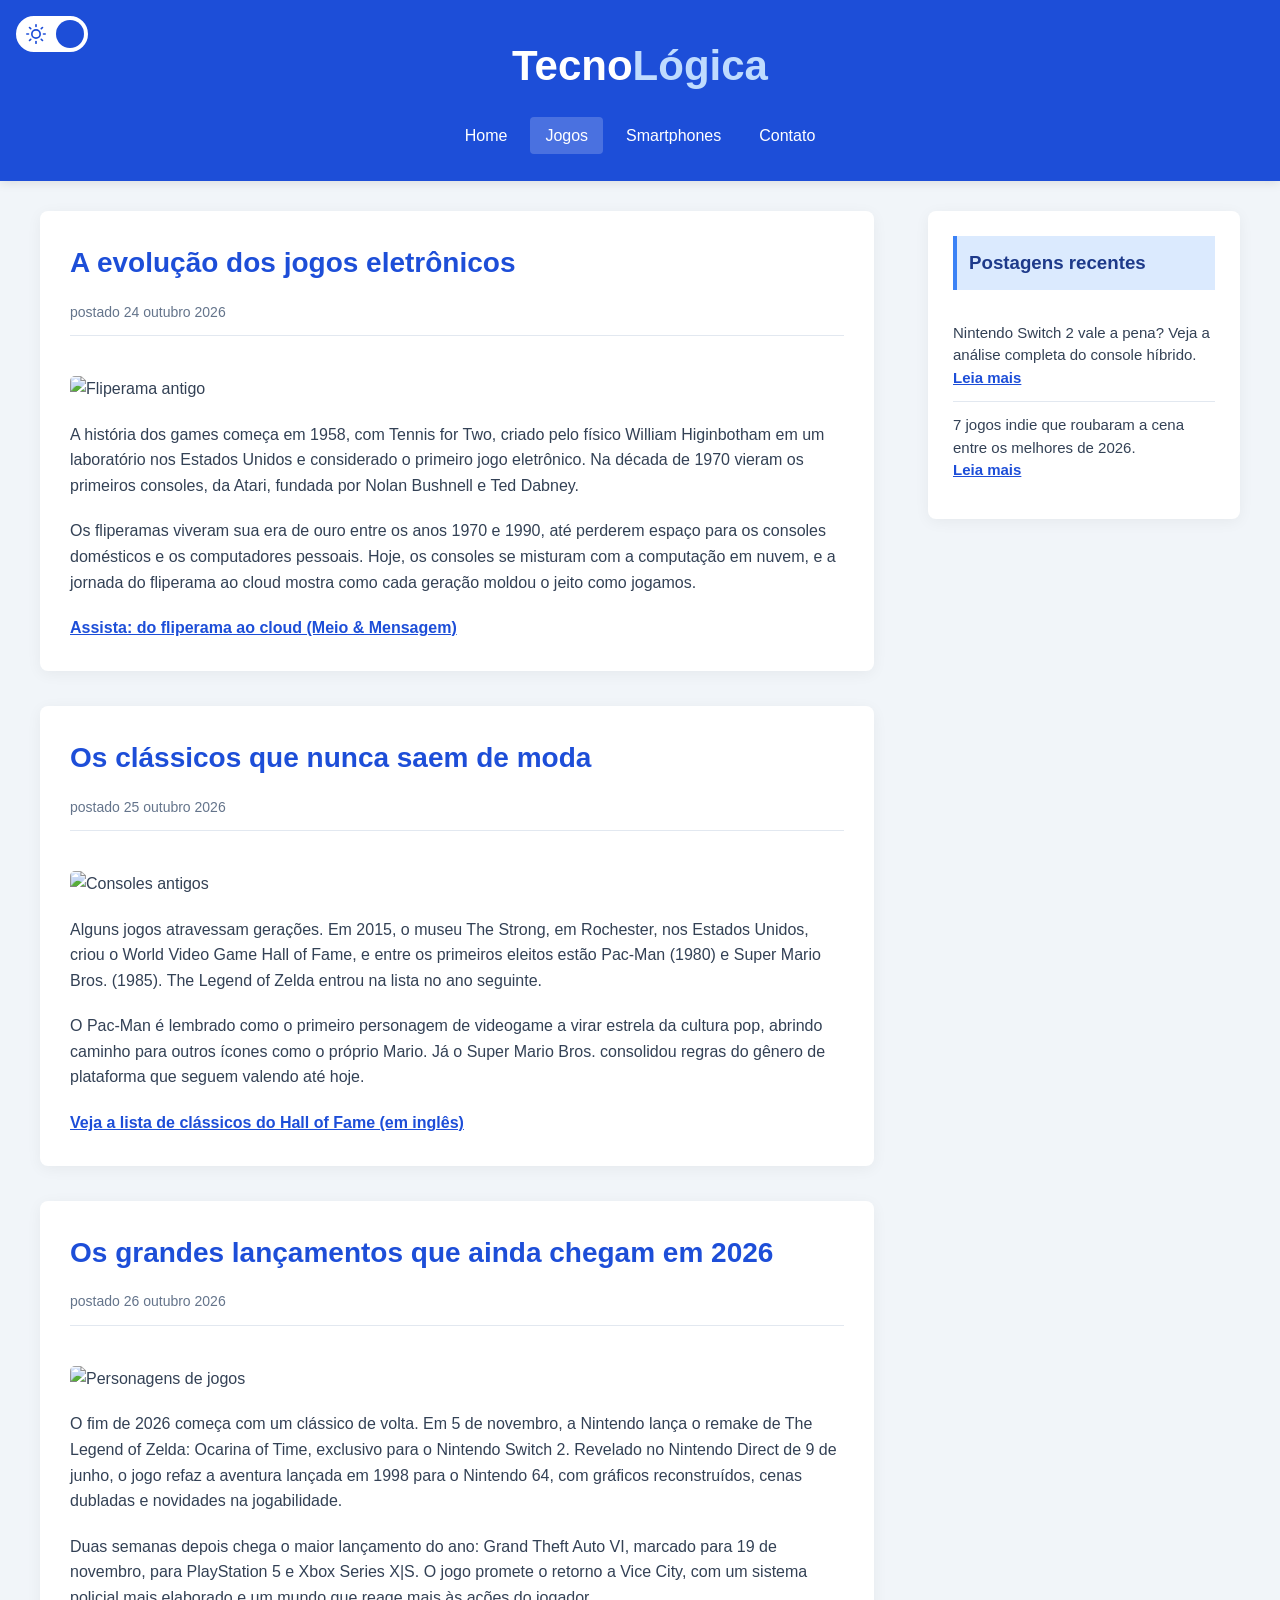
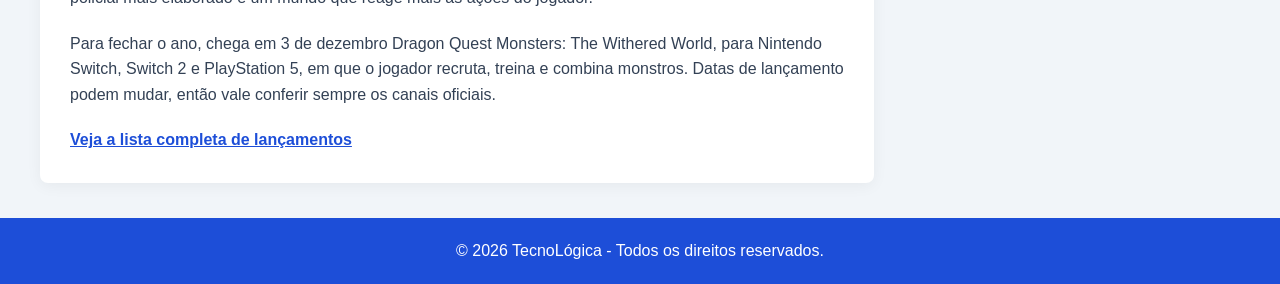
==== jogos.html @ 0f99d10f "Atualização geral" ====
<!DOCTYPE html>
<html lang="pt-br">
<head>
    <meta charset="UTF-8">
    <meta name="viewport" content="width=device-width, initial-scale=1.0">
    <meta name="description" content="TecnoLógica: notícias, análises e novidades sobre jogos eletrônicos.">
    <title>TecnoLógica - Jogos</title>
    <link rel="stylesheet" href="css/style.css">
    <script src="js/script.js"defer></script>
</head>
<body>
    <header id="header">
        <div id="logo">
            <h1>Tecno<span class="white">Lógica</span></h1>
        </div>
        <nav id="menu">
            <ul>
                <li>
                    <a href="index.html">Home</a>
                </li>
                <li>
                    <a href="jogos.html" aria-current="page">Jogos</a>
                </li>
                <li>
                    <a href="smartphones.html">Smartphones</a>
                </li>
                <li>
                    <a href="contato.html">Contato</a>
                </li>
            </ul>
        </nav>
        <button type="button" id="botao-tema" aria-label="Alternar entre tema claro e escuro" title="Alternar tema">🌙</button>
    </header>
    <main id="content">
        <section id="posts" aria-label="Postagens">
            <article class="post">
                <h2>A evolução dos jogos eletrônicos</h2>
                <time class="data-post" datetime="2026-10-24">postado 24 outubro 2026</time>
                <img class="img-post" src="imagens/game01.png" alt="Fliperama antigo">
                <p>
                    A história dos games começa em 1958, com Tennis for Two, criado pelo físico William Higinbotham em um laboratório nos Estados Unidos e considerado o primeiro jogo eletrônico. Na década de 1970 vieram os primeiros consoles, da Atari, fundada por Nolan Bushnell e Ted Dabney.
                </p>
                <p>
                    Os fliperamas viveram sua era de ouro entre os anos 1970 e 1990, até perderem espaço para os consoles domésticos e os computadores pessoais. Hoje, os consoles se misturam com a computação em nuvem, e a jornada do fliperama ao cloud mostra como cada geração moldou o jeito como jogamos.
                </p>
                <a href="https://www.meioemensagem.com.br/videos/ep2-do-fliperama-ao-cloud-games-para-leigos" target="_blank" rel="noopener noreferrer">Assista: do fliperama ao cloud (Meio &amp; Mensagem)</a>
            </article>
            <article class="post">
                <h2>Os clássicos que nunca saem de moda</h2>
                <time class="data-post" datetime="2026-10-25">postado 25 outubro 2026</time>
                <img class="img-post" src="imagens/game02.png" alt="Consoles antigos">
                <p>
                    Alguns jogos atravessam gerações. Em 2015, o museu The Strong, em Rochester, nos Estados Unidos, criou o World Video Game Hall of Fame, e entre os primeiros eleitos estão Pac-Man (1980) e Super Mario Bros. (1985). The Legend of Zelda entrou na lista no ano seguinte.
                </p>
                <p>
                    O Pac-Man é lembrado como o primeiro personagem de videogame a virar estrela da cultura pop, abrindo caminho para outros ícones como o próprio Mario. Já o Super Mario Bros. consolidou regras do gênero de plataforma que seguem valendo até hoje.
                </p>
                <a href="https://en.wikipedia.org/wiki/World_Video_Game_Hall_of_Fame" target="_blank" rel="noopener noreferrer">Veja a lista de clássicos do Hall of Fame (em inglês)</a>
            </article>
            <article class="post">
                <h2>Os grandes lançamentos que ainda chegam em 2026</h2>
                <time class="data-post" datetime="2026-10-26">postado 26 outubro 2026</time>
                <img class="img-post" src="imagens/game03.png" alt="Personagens de jogos">
                <p>
                    O fim de 2026 começa com um clássico de volta. Em 5 de novembro, a Nintendo lança o remake de The Legend of Zelda: Ocarina of Time, exclusivo para o Nintendo Switch 2. Revelado no Nintendo Direct de 9 de junho, o jogo refaz a aventura lançada em 1998 para o Nintendo 64, com gráficos reconstruídos, cenas dubladas e novidades na jogabilidade.
                </p>
                <p>
                    Duas semanas depois chega o maior lançamento do ano: Grand Theft Auto VI, marcado para 19 de novembro, para PlayStation 5 e Xbox Series X|S. O jogo promete o retorno a Vice City, com um sistema policial mais elaborado e um mundo que reage mais às ações do jogador.
                </p>
                <p>
                    Para fechar o ano, chega em 3 de dezembro Dragon Quest Monsters: The Withered World, para Nintendo Switch, Switch 2 e PlayStation 5, em que o jogador recruta, treina e combina monstros. Datas de lançamento podem mudar, então vale conferir sempre os canais oficiais.
                </p>
                <a href="https://www.legiaodosherois.com.br/lista/8-jogos-que-ainda-chegam-em-2026.html" target="_blank" rel="noopener noreferrer">Veja a lista completa de lançamentos</a>
            </article>
        </section>
        <aside id="right-side">
            <section class="content-right">
                <h3>Postagens recentes</h3>
                <article class="post-right">
                    <p>Nintendo Switch 2 vale a pena? Veja a análise completa do console híbrido.</p>
                    <a href="https://olhardigital.com.br/2026/07/10/reviews/nintendo-switch-2-vale-a-pena-confira-uma-analise-completa-do-console-hibrido/" target="_blank" rel="noopener noreferrer">Leia mais</a>
                </article>
                <article class="post-right">
                    <p>7 jogos indie que roubaram a cena entre os melhores de 2026.</p>
                    <a href="https://canaltech.com.br/games/jogos-indie-entre-os-melhores-2026/" target="_blank" rel="noopener noreferrer">Leia mais</a>
                </article>
            </section>
        </aside>
    </main>
    <footer>
        <p>&copy; 2026 TecnoLógica - Todos os direitos reservados.</p>
    </footer>
</body>
</html>
---- css/style.css ----
/* ===== tema claro ===== */
:root {
    --cor-header: #1d4ed8;
    --cor-titulo: #1d4ed8;
    --cor-h3-texto: #1e3a8a;
    --cor-h3-fundo: #dbeafe;
    --cor-h3-borda: #3b82f6;
    --cor-fundo: #f1f5f9;
    --cor-card: #ffffff;
    --cor-texto: #334155;
    --cor-texto-suave: #64748b;
    --cor-borda: #e2e8f0;
    --cor-logo-destaque: #bfdbfe;
}

/* ===== Tema escuro ===== */
body.tema-escuro {
    --cor-header: #1e3a8a;
    --cor-titulo: #60a5fa;
    --cor-h3-texto: #bfdbfe;
    --cor-h3-fundo: #1e3a8a;
    --cor-h3-borda: #60a5fa;
    --cor-fundo: #0f172a;
    --cor-card: #1e293b;
    --cor-texto: #e2e8f0;
    --cor-texto-suave: #94a3b8;
    --cor-borda: #334155;
    --cor-logo-destaque: #93c5fd;
}

* {
    margin: 0;
    padding: 0;
    box-sizing: border-box;
}

body {
    font-size: 16px;
    font-family: 'Trebuchet MS', 'Lucida Sans Unicode', 'Lucida Grande', 'Lucida Sans', Arial, sans-serif;
    background-color: var(--cor-fundo);
    color: var(--cor-texto);
    line-height: 1.6;
    transition: background-color 0.3s ease, color 0.3s ease;
}

h1 {
    color: #ffffff;
    font-size: 42px;
}

h2 {
    color: var(--cor-titulo);
    font-size: 28px;
    margin-bottom: 15px;
}

h3 {
    color: var(--cor-h3-texto);
    background: var(--cor-h3-fundo);
    padding: 12px;
    border-left: 4px solid var(--cor-h3-borda);
    margin-bottom: 20px;
}

#header {
    position: relative;
    background-color: var(--cor-header);
    padding: 20px 40px;
    text-align: center;
    box-shadow: 0 2px 10px rgba(0,0,0,0.1);
}

#logo, #menu {
    padding: 12px 0;
    display: flex;
    justify-content: center;
}

#menu ul {
    display: flex;
    flex-wrap: wrap;
    justify-content: center;
    list-style: none;
    gap: 8px;
}

#header a:link, #header a:visited {
    color: #ffffff;
    padding: 10px 15px;
    border-radius: 4px;
    text-decoration: none;
    transition: all 0.3s ease;
}

#header a[aria-current="page"] {
    background: rgba(255,255,255,0.2);
}

#header a:hover {
    color: var(--cor-header);
    background: #ffffff;
}

.white {
    color: var(--cor-logo-destaque);
    font-weight: bold;
}

#botao-tema {
    --larg: 72px;
    --alt: 36px;
    --bolinha: calc(var(--alt) - 8px);
    --icone: calc(var(--alt) - 16px);

    position: absolute;
    top: 16px;
    left: 16px;
    width: var(--larg);
    height: var(--alt);
    padding: 0;
    border: 2px solid #ffffff;
    border-radius: 999px;
    background: #ffffff;
    cursor: pointer;
    transition: background 0.3s ease, transform 0.2s ease;
}

body.tema-escuro #botao-tema {
    background: #0b1220;
}

#botao-tema:hover {
    transform: scale(1.05);
}

#botao-tema:focus-visible {
    outline: 3px solid var(--cor-logo-destaque);
    outline-offset: 2px;
}

#botao-tema .botao-bolinha {
    position: absolute;
    top: 2px;
    left: calc(var(--larg) - var(--bolinha) - 6px);
    width: var(--bolinha);
    height: var(--bolinha);
    border-radius: 50%;
    background: var(--cor-header);
    transition: left 0.3s ease, background 0.3s ease;
}

body.tema-escuro #botao-tema .botao-bolinha {
    left: 2px;
    background: #ffffff;
}

/* Ícones: o sol aparece no tema claro, a lua no escuro */
#botao-tema .icone {
    position: absolute;
    top: 50%;
    width: var(--icone);
    height: var(--icone);
    margin-top: calc(var(--icone) / -2);
    transition: opacity 0.3s ease;
}

#botao-tema .icone-sol {
    left: 8px;
    color: var(--cor-header);
    opacity: 1;
}

#botao-tema .icone-lua {
    right: 8px;
    color: #ffffff;
    opacity: 0;
}

body.tema-escuro #botao-tema .icone-sol {
    opacity: 0;
}

body.tema-escuro #botao-tema .icone-lua {
    opacity: 1;
}

#content {
    width: 95%;
    max-width: 1200px;
    margin: 30px auto;
    padding: 0;
}

#posts {
    width: 72%;
    float: left;
    padding-right: 30px;
}

.post {
    margin-bottom: 35px;
    background: var(--cor-card);
    padding: 30px;
    border-radius: 8px;
    box-shadow: 0 3px 15px rgba(0,0,0,0.05);
}

.data-post {
    font-size: 14px;
    color: var(--cor-texto-suave);
    border-bottom: 1px solid var(--cor-borda);
    padding-bottom: 12px;
    margin-bottom: 20px;
    display: block;
}

.img-post {
    width: 100%;
    height: auto;
    border-radius: 5px;
    margin: 20px 0;
}

.post p {
    margin-bottom: 20px;
    color: var(--cor-texto);
}

.post a {
    color: var(--cor-titulo);
    font-weight: bold;
    transition: color 0.3s;
}

.post a:hover {
    text-decoration: underline;
}

#right-side {
    width: 26%;
    float: right;
}

.content-right {
    background: var(--cor-card);
    padding: 25px;
    margin-bottom: 30px;
    border-radius: 8px;
    box-shadow: 0 3px 15px rgba(0,0,0,0.05);
}

.post-right {
    font-size: 15px;
    padding: 12px 0;
    border-bottom: 1px solid var(--cor-borda);
    line-height: 1.5;
    color: var(--cor-texto);
}

.post-right:last-child {
    border-bottom: none;
}

.post-right a {
    color: var(--cor-titulo);
    font-weight: bold;
}

.post-right a:hover {
    text-decoration: underline;
}

footer {
    clear: both;
    background-color: var(--cor-header);
    color: #ffffff;
    text-align: center;
    padding: 20px;
    margin-top: 30px;
}

/* ===== Mensagens de erro do formulário ===== */
.erro {
    display: block;
    margin-top: 6px;
    font-size: 14px;
    color: #b91c1c;
}

.erro:empty {
    display: none;
}

.campo input.invalido,
.campo select.invalido,
.campo textarea.invalido {
    border-color: #b91c1c;
}

body.tema-escuro .erro {
    color: #f87171;
}

body.tema-escuro .campo input.invalido,
body.tema-escuro .campo select.invalido,
body.tema-escuro .campo textarea.invalido {
    border-color: #f87171;
}

@media (max-width: 768px) {
    #posts, #right-side {
        width: 100%;
        float: none;
        padding-right: 0;
    }

    .post, .content-right {
        padding: 20px;
    }

    #header {
        padding: 15px 20px;
        text-align: center;
    }

    #logo h1 {
        font-size: 32px;
    }

       #botao-tema {
        --larg: 60px;
        --alt: 30px;
        top: 12px;
        left: 12px;
    }
}
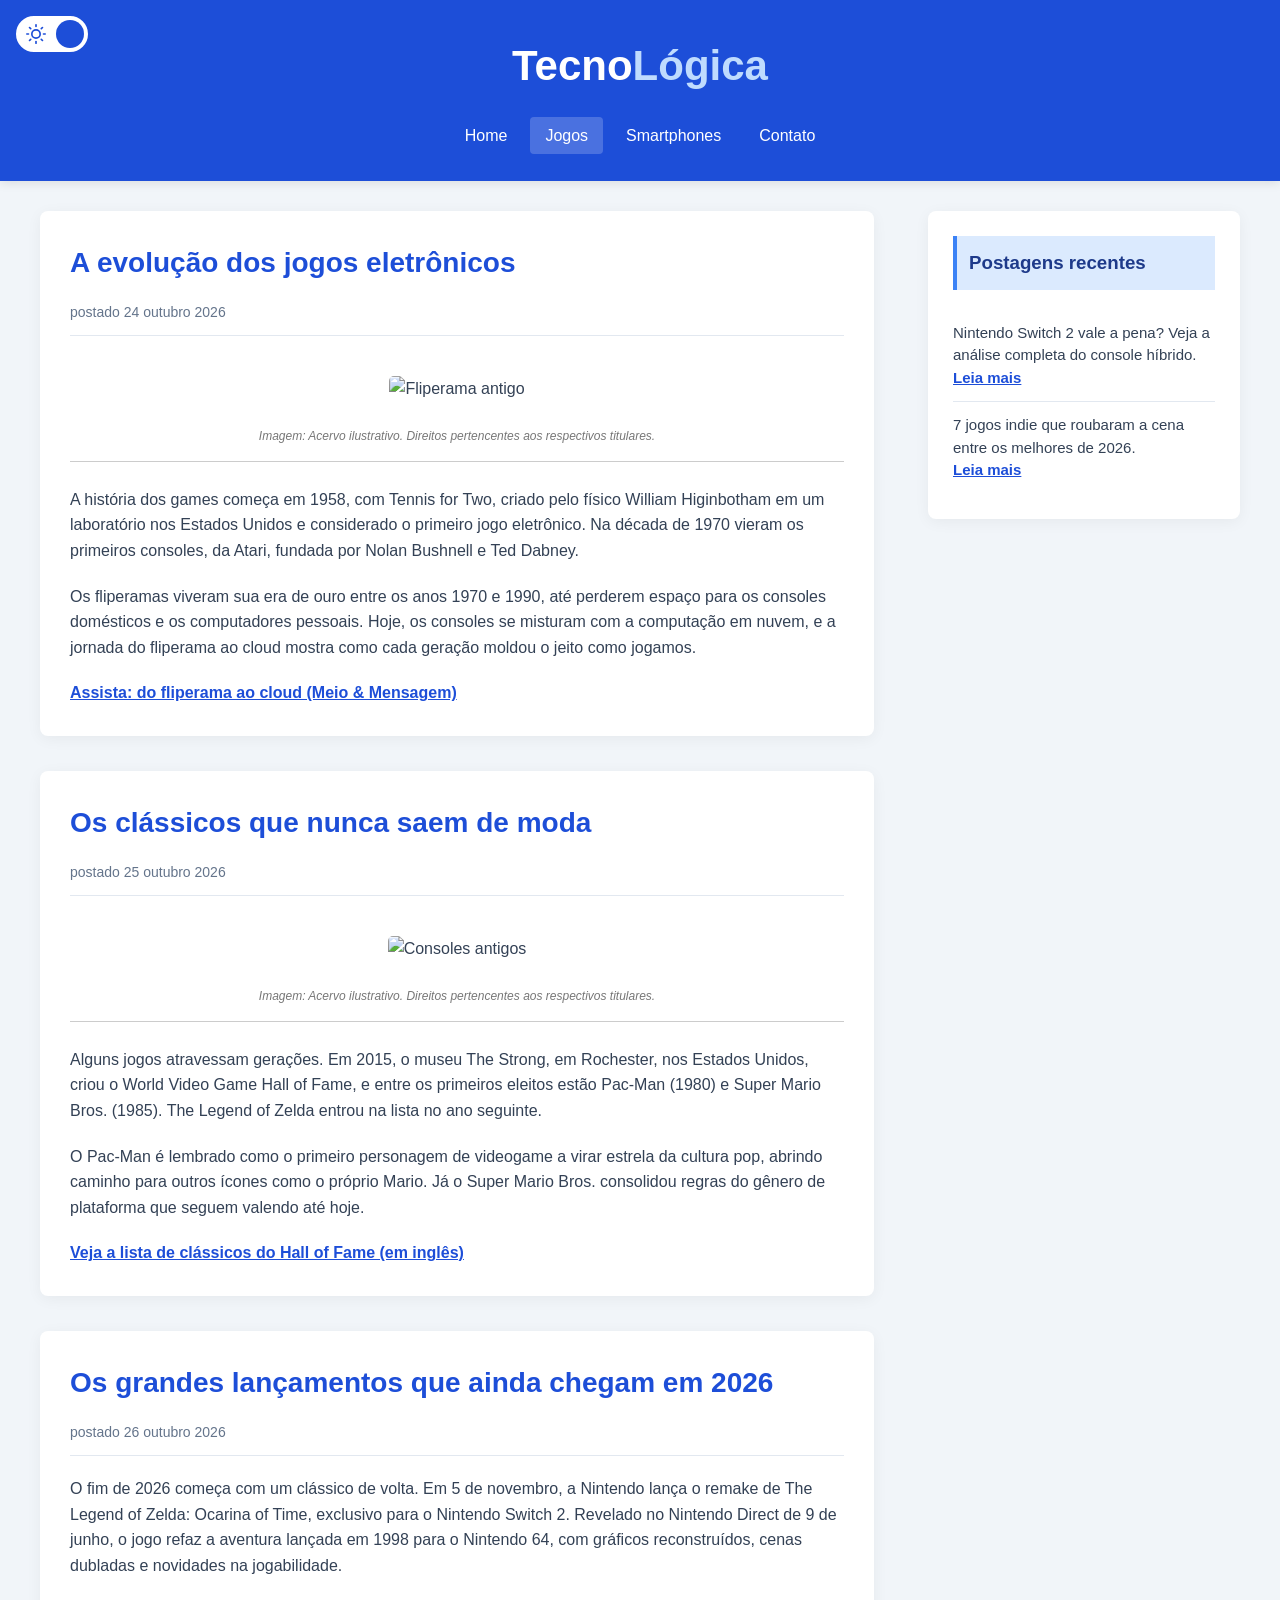
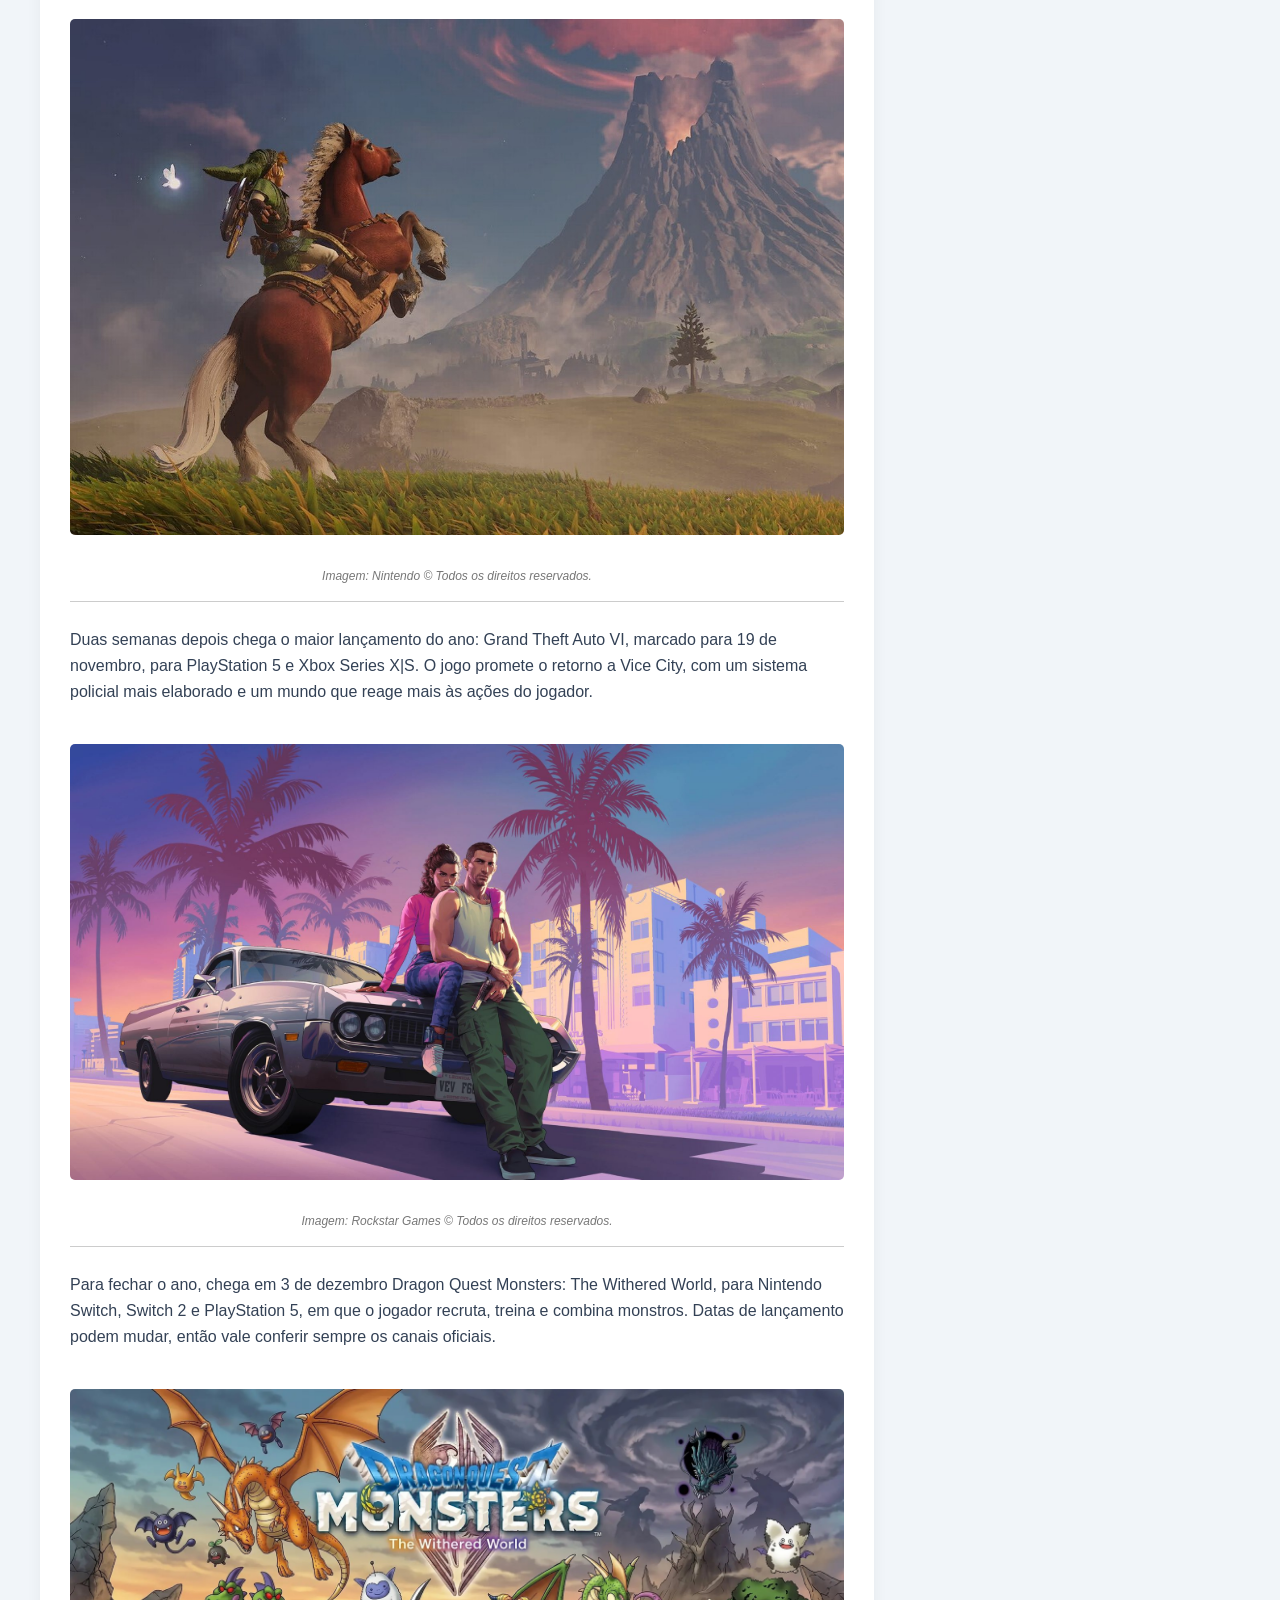
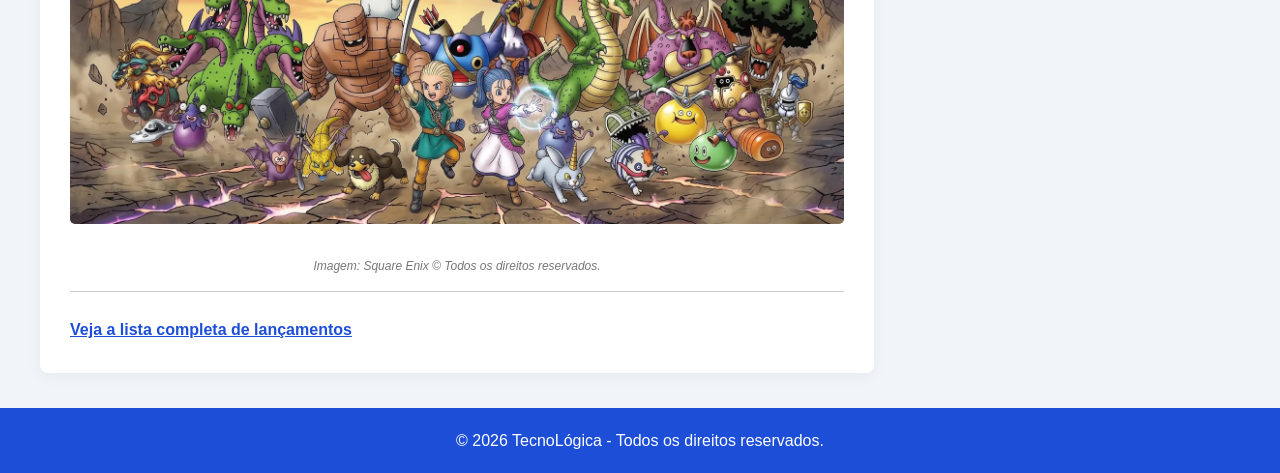
==== commit 2a727de0: "Alterações finais" ====
--- a/jogos.html
+++ b/jogos.html
@@ -1,18 +1,25 @@
 <!DOCTYPE html>
 <html lang="pt-br">
+
 <head>
     <meta charset="UTF-8">
     <meta name="viewport" content="width=device-width, initial-scale=1.0">
     <meta name="description" content="TecnoLógica: notícias, análises e novidades sobre jogos eletrônicos.">
+
     <title>TecnoLógica - Jogos</title>
+
     <link rel="stylesheet" href="css/style.css">
-    <script src="js/script.js"defer></script>
+    <script src="js/script.js" defer></script>
 </head>
+
 <body>
+
     <header id="header">
+
         <div id="logo">
             <h1>Tecno<span class="white">Lógica</span></h1>
         </div>
+
         <nav id="menu">
             <ul>
                 <li>
@@ -29,66 +36,239 @@
                 </li>
             </ul>
         </nav>
-        <button type="button" id="botao-tema" aria-label="Alternar entre tema claro e escuro" title="Alternar tema">🌙</button>
+
+        <button
+            type="button"
+            id="botao-tema"
+            aria-label="Alternar entre tema claro e escuro"
+            title="Alternar tema">
+            🌙
+        </button>
+
     </header>
+
     <main id="content">
+
         <section id="posts" aria-label="Postagens">
+
             <article class="post">
+
                 <h2>A evolução dos jogos eletrônicos</h2>
-                <time class="data-post" datetime="2026-10-24">postado 24 outubro 2026</time>
-                <img class="img-post" src="imagens/game01.png" alt="Fliperama antigo">
-                <p>
-                    A história dos games começa em 1958, com Tennis for Two, criado pelo físico William Higinbotham em um laboratório nos Estados Unidos e considerado o primeiro jogo eletrônico. Na década de 1970 vieram os primeiros consoles, da Atari, fundada por Nolan Bushnell e Ted Dabney.
-                </p>
-                <p>
-                    Os fliperamas viveram sua era de ouro entre os anos 1970 e 1990, até perderem espaço para os consoles domésticos e os computadores pessoais. Hoje, os consoles se misturam com a computação em nuvem, e a jornada do fliperama ao cloud mostra como cada geração moldou o jeito como jogamos.
-                </p>
-                <a href="https://www.meioemensagem.com.br/videos/ep2-do-fliperama-ao-cloud-games-para-leigos" target="_blank" rel="noopener noreferrer">Assista: do fliperama ao cloud (Meio &amp; Mensagem)</a>
+
+                <time class="data-post" datetime="2026-10-24">
+                    postado 24 outubro 2026
+                </time>
+
+                <figure class="figura-post">
+                    <img
+                        class="img-post"
+                        src="imagens/game01.png"
+                        alt="Fliperama antigo">
+
+                    <figcaption>
+                        Imagem: Acervo ilustrativo. Direitos pertencentes aos respectivos titulares.
+                    </figcaption>
+                </figure>
+
+                <p>
+                    A história dos games começa em 1958, com Tennis for Two,
+                    criado pelo físico William Higinbotham em um laboratório
+                    nos Estados Unidos e considerado o primeiro jogo eletrônico.
+                    Na década de 1970 vieram os primeiros consoles, da Atari,
+                    fundada por Nolan Bushnell e Ted Dabney.
+                </p>
+
+                <p>
+                    Os fliperamas viveram sua era de ouro entre os anos 1970
+                    e 1990, até perderem espaço para os consoles domésticos
+                    e os computadores pessoais. Hoje, os consoles se misturam
+                    com a computação em nuvem, e a jornada do fliperama ao
+                    cloud mostra como cada geração moldou o jeito como jogamos.
+                </p>
+
+                <a
+                    href="https://www.meioemensagem.com.br/videos/ep2-do-fliperama-ao-cloud-games-para-leigos"
+                    target="_blank"
+                    rel="noopener noreferrer">
+                    Assista: do fliperama ao cloud (Meio &amp; Mensagem)
+                </a>
+
             </article>
+
             <article class="post">
+
                 <h2>Os clássicos que nunca saem de moda</h2>
-                <time class="data-post" datetime="2026-10-25">postado 25 outubro 2026</time>
-                <img class="img-post" src="imagens/game02.png" alt="Consoles antigos">
-                <p>
-                    Alguns jogos atravessam gerações. Em 2015, o museu The Strong, em Rochester, nos Estados Unidos, criou o World Video Game Hall of Fame, e entre os primeiros eleitos estão Pac-Man (1980) e Super Mario Bros. (1985). The Legend of Zelda entrou na lista no ano seguinte.
-                </p>
-                <p>
-                    O Pac-Man é lembrado como o primeiro personagem de videogame a virar estrela da cultura pop, abrindo caminho para outros ícones como o próprio Mario. Já o Super Mario Bros. consolidou regras do gênero de plataforma que seguem valendo até hoje.
-                </p>
-                <a href="https://en.wikipedia.org/wiki/World_Video_Game_Hall_of_Fame" target="_blank" rel="noopener noreferrer">Veja a lista de clássicos do Hall of Fame (em inglês)</a>
+
+                <time class="data-post" datetime="2026-10-25">
+                    postado 25 outubro 2026
+                </time>
+
+                <figure class="figura-post">
+                    <img
+                        class="img-post"
+                        src="imagens/game02.png"
+                        alt="Consoles antigos">
+
+                    <figcaption>
+                        Imagem: Acervo ilustrativo. Direitos pertencentes aos respectivos titulares.
+                    </figcaption>
+                </figure>
+
+                <p>
+                    Alguns jogos atravessam gerações. Em 2015, o museu
+                    The Strong, em Rochester, nos Estados Unidos, criou
+                    o World Video Game Hall of Fame, e entre os primeiros
+                    eleitos estão Pac-Man (1980) e Super Mario Bros. (1985).
+                    The Legend of Zelda entrou na lista no ano seguinte.
+                </p>
+
+                <p>
+                    O Pac-Man é lembrado como o primeiro personagem de
+                    videogame a virar estrela da cultura pop, abrindo
+                    caminho para outros ícones como o próprio Mario.
+                    Já o Super Mario Bros. consolidou regras do gênero
+                    de plataforma que seguem valendo até hoje.
+                </p>
+
+                <a
+                    href="https://en.wikipedia.org/wiki/World_Video_Game_Hall_of_Fame"
+                    target="_blank"
+                    rel="noopener noreferrer">
+                    Veja a lista de clássicos do Hall of Fame (em inglês)
+                </a>
+
             </article>
+
             <article class="post">
+
                 <h2>Os grandes lançamentos que ainda chegam em 2026</h2>
-                <time class="data-post" datetime="2026-10-26">postado 26 outubro 2026</time>
-                <img class="img-post" src="imagens/game03.png" alt="Personagens de jogos">
-                <p>
-                    O fim de 2026 começa com um clássico de volta. Em 5 de novembro, a Nintendo lança o remake de The Legend of Zelda: Ocarina of Time, exclusivo para o Nintendo Switch 2. Revelado no Nintendo Direct de 9 de junho, o jogo refaz a aventura lançada em 1998 para o Nintendo 64, com gráficos reconstruídos, cenas dubladas e novidades na jogabilidade.
-                </p>
-                <p>
-                    Duas semanas depois chega o maior lançamento do ano: Grand Theft Auto VI, marcado para 19 de novembro, para PlayStation 5 e Xbox Series X|S. O jogo promete o retorno a Vice City, com um sistema policial mais elaborado e um mundo que reage mais às ações do jogador.
-                </p>
-                <p>
-                    Para fechar o ano, chega em 3 de dezembro Dragon Quest Monsters: The Withered World, para Nintendo Switch, Switch 2 e PlayStation 5, em que o jogador recruta, treina e combina monstros. Datas de lançamento podem mudar, então vale conferir sempre os canais oficiais.
-                </p>
-                <a href="https://www.legiaodosherois.com.br/lista/8-jogos-que-ainda-chegam-em-2026.html" target="_blank" rel="noopener noreferrer">Veja a lista completa de lançamentos</a>
+
+                <time class="data-post" datetime="2026-10-26">
+                    postado 26 outubro 2026
+                </time>
+
+                <p>
+                    O fim de 2026 começa com um clássico de volta.
+                    Em 5 de novembro, a Nintendo lança o remake de
+                    The Legend of Zelda: Ocarina of Time, exclusivo
+                    para o Nintendo Switch 2. Revelado no Nintendo
+                    Direct de 9 de junho, o jogo refaz a aventura
+                    lançada em 1998 para o Nintendo 64, com gráficos
+                    reconstruídos, cenas dubladas e novidades na jogabilidade.
+                </p>
+
+                <figure class="figura-post">
+                    <img
+                        class="img-post"
+                        src="imagens/ZELDA.jpeg"
+                        alt="The Legend of Zelda: Ocarina of Time">
+
+                    <figcaption>
+                        Imagem: Nintendo © Todos os direitos reservados.
+                    </figcaption>
+                </figure>
+
+                <p>
+                    Duas semanas depois chega o maior lançamento do ano:
+                    Grand Theft Auto VI, marcado para 19 de novembro,
+                    para PlayStation 5 e Xbox Series X|S. O jogo promete
+                    o retorno a Vice City, com um sistema policial mais
+                    elaborado e um mundo que reage mais às ações do jogador.
+                </p>
+
+                <figure class="figura-post">
+                    <img
+                        class="img-post"
+                        src="imagens/GTA6.jpg"
+                        alt="GTA 6">
+
+                    <figcaption>
+                        Imagem: Rockstar Games © Todos os direitos reservados.
+                    </figcaption>
+                </figure>
+
+                <p>
+                    Para fechar o ano, chega em 3 de dezembro
+                    Dragon Quest Monsters: The Withered World,
+                    para Nintendo Switch, Switch 2 e PlayStation 5,
+                    em que o jogador recruta, treina e combina monstros.
+                    Datas de lançamento podem mudar, então vale conferir
+                    sempre os canais oficiais.
+                </p>
+
+                <figure class="figura-post">
+                    <img
+                        class="img-post"
+                        src="imagens/Dragon quest.png"
+                        alt="Dragon Quest Monsters: The Withered World">
+
+                    <figcaption>
+                        Imagem: Square Enix © Todos os direitos reservados.
+                    </figcaption>
+                </figure>
+
+                <a
+                    href="https://www.legiaodosherois.com.br/lista/8-jogos-que-ainda-chegam-em-2026.html"
+                    target="_blank"
+                    rel="noopener noreferrer">
+                    Veja a lista completa de lançamentos
+                </a>
+
             </article>
+
         </section>
+
         <aside id="right-side">
+
             <section class="content-right">
+
                 <h3>Postagens recentes</h3>
+
                 <article class="post-right">
-                    <p>Nintendo Switch 2 vale a pena? Veja a análise completa do console híbrido.</p>
-                    <a href="https://olhardigital.com.br/2026/07/10/reviews/nintendo-switch-2-vale-a-pena-confira-uma-analise-completa-do-console-hibrido/" target="_blank" rel="noopener noreferrer">Leia mais</a>
+
+                    <p>
+                        Nintendo Switch 2 vale a pena?
+                        Veja a análise completa do console híbrido.
+                    </p>
+
+                    <a
+                        href="https://olhardigital.com.br/2026/07/10/reviews/nintendo-switch-2-vale-a-pena-confira-uma-analise-completa-do-console-hibrido/"
+                        target="_blank"
+                        rel="noopener noreferrer">
+                        Leia mais
+                    </a>
+
                 </article>
+
                 <article class="post-right">
-                    <p>7 jogos indie que roubaram a cena entre os melhores de 2026.</p>
-                    <a href="https://canaltech.com.br/games/jogos-indie-entre-os-melhores-2026/" target="_blank" rel="noopener noreferrer">Leia mais</a>
+
+                    <p>
+                        7 jogos indie que roubaram a cena
+                        entre os melhores de 2026.
+                    </p>
+
+                    <a
+                        href="https://canaltech.com.br/games/jogos-indie-entre-os-melhores-2026/"
+                        target="_blank"
+                        rel="noopener noreferrer">
+                        Leia mais
+                    </a>
+
                 </article>
+
             </section>
+
         </aside>
+
     </main>
+
     <footer>
-        <p>&copy; 2026 TecnoLógica - Todos os direitos reservados.</p>
+
+        <p>
+            &copy; 2026 TecnoLógica - Todos os direitos reservados.
+        </p>
+
     </footer>
+
 </body>
-</html>+</html>
--- a/css/style.css
+++ b/css/style.css
@@ -307,6 +307,25 @@
     border-color: #f87171;
 }
 
+.figura-post {
+    margin: 15px 0 25px;
+    padding-bottom: 15px;
+    text-align: center;
+    border-bottom: 1px solid #ccc;
+}
+
+.figura-post img {
+    max-width: 100%;
+    height: auto;
+}
+
+.figura-post figcaption {
+    font-size: 12px;
+    color: #777;
+    margin-top: 5px;
+    font-style: italic;
+}
+
 @media (max-width: 768px) {
     #posts, #right-side {
         width: 100%;
